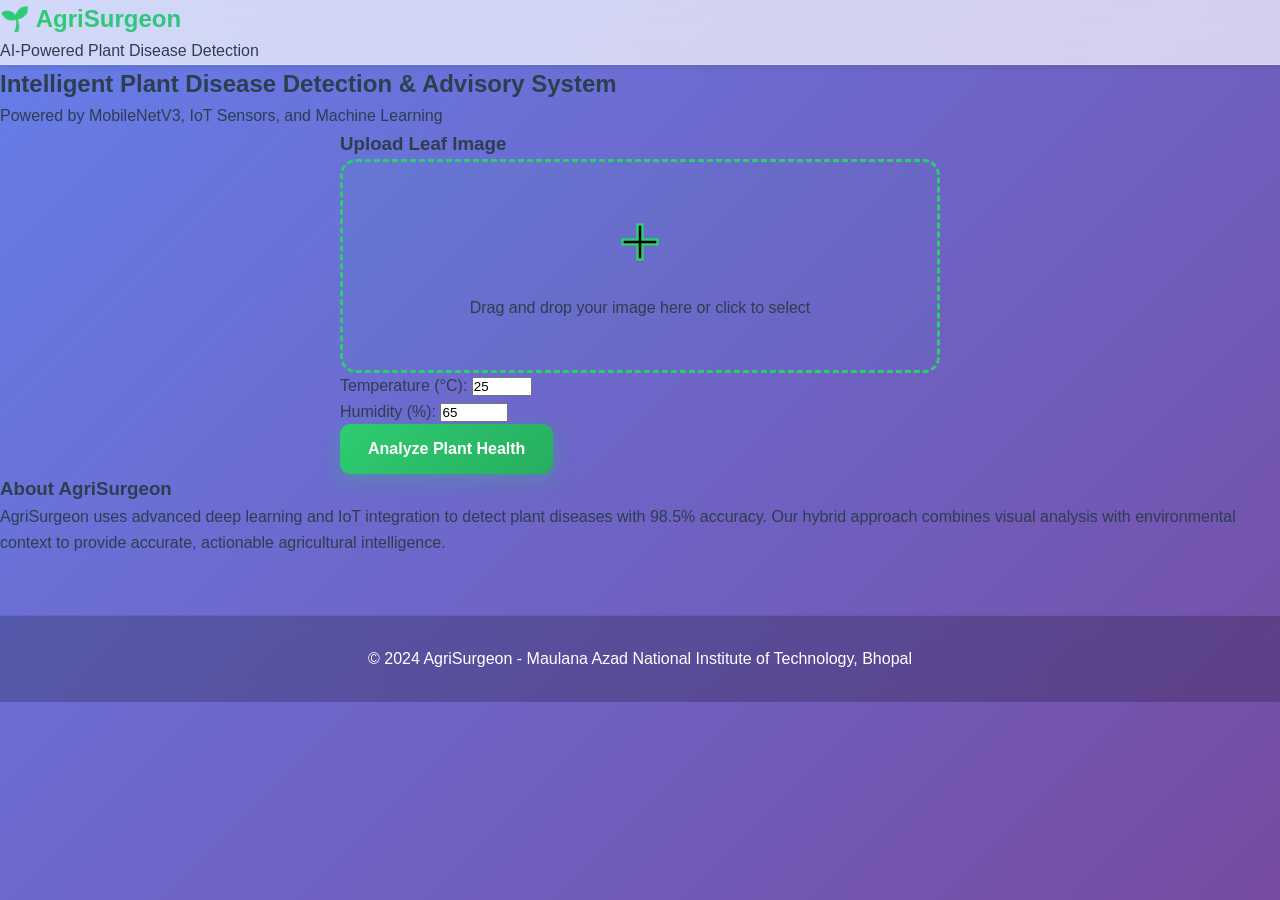
==== frontend/Index.html @ fbf31fa0 "Add main HTML structure for AgriSurgeon application This file serves as the main HTML structure for " ====
<!DOCTYPE html>
<html lang="en">
<head>
    <meta charset="UTF-8">
    <meta name="viewport" content="width=device-width, initial-scale=1.0">
    <title>AgriSurgeon - Plant Disease Detection</title>
    <link rel="stylesheet" href="css/style.css">
</head>
<body>
    <nav class="navbar">
        <div class="container">
            <h1 class="logo">🌱 AgriSurgeon</h1>
            <p class="subtitle">AI-Powered Plant Disease Detection</p>
        </div>
    </nav>

    <main class="container">
        <section class="hero">
            <h2>Intelligent Plant Disease Detection & Advisory System</h2>
            <p>Powered by MobileNetV3, IoT Sensors, and Machine Learning</p>
        </section>

        <section class="upload-section">
            <div class="upload-card">
                <h3>Upload Leaf Image</h3>
                
                <div class="image-upload-area" id="dropZone">
                    <svg class="upload-icon" viewBox="0 0 24 24">
                        <path d="M19 13h-6v6h-2v-6H5v-2h6V5h2v6h6v2z"/>
                    </svg>
                    <p>Drag and drop your image here or click to select</p>
                    <input type="file" id="imageInput" accept="image/*" hidden>
                </div>

                <div class="environmental-controls">
                    <div class="input-group">
                        <label for="temperature">Temperature (°C):</label>
                        <input type="number" id="temperature" min="10" max="50" value="25" step="0.1">
                    </div>
                    <div class="input-group">
                        <label for="humidity">Humidity (%):</label>
                        <input type="number" id="humidity" min="0" max="100" value="65" step="0.1">
                    </div>
                </div>

                <button id="predictBtn" class="btn btn-primary">Analyze Plant Health</button>
                <div id="loadingSpinner" class="spinner hidden"></div>
            </div>
        </section>

        <section class="results-section" id="resultsSection" style="display:none;">
            <div class="results-card">
                <h3>Diagnosis Results</h3>
                
                <div class="result-display">
                    <div class="disease-info">
                        <h4>Identified Disease:</h4>
                        <p class="disease-name" id="diseaseName">-</p>
                        <p class="confidence" id="confidence">Confidence: -</p>
                    </div>

                    <div class="environmental-info">
                        <h4>Environmental Conditions:</h4>
                        <p id="conditionInfo">-</p>
                    </div>
                </div>

                <div class="advisory-section">
                    <h4>Treatment Advisory</h4>
                    <div class="advisory-box">
                        <div class="advisory-item">
                            <h5>Cause:</h5>
                            <p id="cause">-</p>
                        </div>
                        <div class="advisory-item">
                            <h5>Treatment:</h5>
                            <p id="cure">-</p>
                        </div>
                        <div class="advisory-item">
                            <h5>Prevention:</h5>
                            <p id="prevention">-</p>
                        </div>
                    </div>
                </div>

                <button id="clearBtn" class="btn btn-secondary">Analyze Another Image</button>
            </div>
        </section>

        <section class="info-section">
            <div class="info-card">
                <h3>About AgriSurgeon</h3>
                <p>AgriSurgeon uses advanced deep learning and IoT integration to detect plant diseases with 98.5% accuracy. Our hybrid approach combines visual analysis with environmental context to provide accurate, actionable agricultural intelligence.</p>
            </div>
        </section>
    </main>

    <footer class="footer">
        <p>&copy; 2024 AgriSurgeon - Maulana Azad National Institute of Technology, Bhopal</p>
    </footer>

    <script src="js/app.js"></script>
</body>
</html>
---- frontend/css/style.css ----
:root {
    --primary: #2ecc71;
    --primary-dark: #27ae60;
    --secondary: #3498db;
    --danger: #e74c3c;
    --warning: #f39c12;
    --success: #27ae60;
    --text-primary: #2c3e50;
    --text-secondary: #7f8c8d;
    --bg-light: #ecf0f1;
    --bg-lighter: #f8f9fa;
    --bg-dark: #34495e;
    --border: #bdc3c7;
    --card-bg: rgba(255, 255, 255, 0.95);
    --shadow: 0 8px 32px 0 rgba(31, 38, 135, 0.1);
    --shadow-sm: 0 2px 8px rgba(0, 0, 0, 0.08);
    --shadow-lg: 0 12px 48px rgba(0, 0, 0, 0.15);
}

[data-theme="dark"] {
    --text-primary: #ecf0f1;
    --text-secondary: #bdc3c7;
    --bg-light: #2c3e50;
    --bg-lighter: #34495e;
    --bg-dark: #1a252f;
    --border: #4a5f7f;
    --card-bg: rgba(52, 73, 94, 0.9);
}

/* Global Styles */
* {
    margin: 0;
    padding: 0;
    box-sizing: border-box;
}

html {
    scroll-behavior: smooth;
}

body {
    font-family: 'Segoe UI', 'Roboto', 'Helvetica', 'Arial', sans-serif;
    background: linear-gradient(135deg, #667eea 0%, #764ba2 100%);
    color: var(--text-primary);
    line-height: 1.6;
    background-attachment: fixed;
    min-height: 100vh;
}

[data-theme="dark"] body {
    background: linear-gradient(135deg, #1a1a2e 0%, #16213e 100%);
}

/* Scrollbar */
::-webkit-scrollbar {
    width: 10px;
}

::-webkit-scrollbar-track {
    background: var(--bg-lighter);
}

::-webkit-scrollbar-thumb {
    background: var(--primary);
    border-radius: 5px;
}

::-webkit-scrollbar-thumb:hover {
    background: var(--primary-dark);
}

/* Navigation Bar */
.navbar {
    backdrop-filter: blur(10px);
    background: rgba(255, 255, 255, 0.7);
    box-shadow: var(--shadow-sm);
    position: sticky;
    top: 0;
    z-index: 1000;
    border-bottom: 1px solid rgba(255, 255, 255, 0.2);
}

[data-theme="dark"] .navbar {
    background: rgba(26, 35, 48, 0.9);
}

.navbar-container {
    max-width: 1200px;
    margin: 0 auto;
    padding: 0 20px;
}

.navbar-content {
    display: flex;
    justify-content: space-between;
    align-items: center;
    padding: 15px 0;
}

.logo-section {
    display: flex;
    align-items: center;
    gap: 15px;
    cursor: pointer;
    transition: transform 0.3s ease;
}

.logo-section:hover {
    transform: translateY(-2px);
}

.logo-icon {
    font-size: 32px;
    animation: float 3s ease-in-out infinite;
}

@keyframes float {
    0%, 100% { transform: translateY(0px); }
    50% { transform: translateY(-10px); }
}

.logo-text {
    display: flex;
    flex-direction: column;
}

.logo {
    font-size: 24px;
    font-weight: 700;
    background: linear-gradient(135deg, var(--primary), var(--secondary));
    -webkit-background-clip: text;
    -webkit-text-fill-color: transparent;
    background-clip: text;
    margin: 0;
}

.tagline {
    font-size: 12px;
    color: var(--text-secondary);
    margin: 0;
}

.nav-links {
    display: flex;
    gap: 20px;
    align-items: center;
}

.nav-btn {
    background: transparent;
    border: none;
    color: var(--text-primary);
    cursor: pointer;
    font-size: 14px;
    font-weight: 500;
    padding: 8px 16px;
    border-radius: 8px;
    transition: all 0.3s ease;
    position: relative;
}

.nav-btn:hover,
.nav-btn.active {
    background: var(--primary);
    color: white;
}

.nav-btn.active::after {
    content: '';
    position: absolute;
    bottom: -12px;
    left: 0;
    right: 0;
    height: 3px;
    background: var(--primary);
    border-radius: 2px;
}

.theme-toggle {
    background: transparent;
    border: 2px solid var(--border);
    color: var(--text-primary);
    width: 40px;
    height: 40px;
    border-radius: 8px;
    cursor: pointer;
    display: flex;
    align-items: center;
    justify-content: center;
    transition: all 0.3s ease;
}

.theme-toggle:hover {
    border-color: var(--primary);
    color: var(--primary);
    transform: rotate(20deg);
}

.theme-toggle svg {
    width: 20px;
    height: 20px;
}

/* Main Container */
.main-container {
    max-width: 1200px;
    margin: 0 auto;
    padding: 40px 20px;
    min-height: calc(100vh - 80px);
}

/* Sections */
.section {
    margin-bottom: 60px;
    animation: slideUp 0.6s ease-out;
}

@keyframes slideUp {
    from {
        opacity: 0;
        transform: translateY(30px);
    }
    to {
        opacity: 1;
        transform: translateY(0);
    }
}

.section-container {
    max-width: 900px;
    margin: 0 auto;
}

.section-title {
    font-size: 16px;
    font-weight: 600;
    color: var(--text-primary);
    margin-bottom: 20px;
    display: flex;
    align-items: center;
    gap: 8px;
}

/* Hero Section */
.hero-section {
    text-align: center;
    padding: 80px 20px;
    margin-bottom: 60px;
}

.hero-content {
    animation: zoomIn 0.8s ease-out;
}

@keyframes zoomIn {
    from {
        opacity: 0;
        transform: scale(0.95);
    }
    to {
        opacity: 1;
        transform: scale(1);
    }
}

.hero-title {
    font-size: 48px;
    font-weight: 700;
    background: linear-gradient(135deg, #fff 0%, rgba(255, 255, 255, 0.8) 100%);
    -webkit-background-clip: text;
    -webkit-text-fill-color: transparent;
    background-clip: text;
    margin-bottom: 15px;
    line-height: 1.2;
}

.hero-subtitle {
    font-size: 20px;
    color: rgba(255, 255, 255, 0.9);
    margin-bottom: 40px;
}

.hero-stats {
    display: grid;
    grid-template-columns: repeat(auto-fit, minmax(150px, 1fr));
    gap: 20px;
    margin-top: 30px;
}

.stat {
    glass-card: var(--card-bg);
    padding: 20px;
    border-radius: 12px;
    backdrop-filter: blur(10px);
    background: rgba(255, 255, 255, 0.1);
    border: 1px solid rgba(255, 255, 255, 0.2);
    transition: all 0.3s ease;
}

.stat:hover {
    transform: translateY(-5px);
    background: rgba(255, 255, 255, 0.15);
}

.stat-value {
    display: block;
    font-size: 32px;
    font-weight: 700;
    color: var(--primary);
    margin-bottom: 5px;
}

.stat-label {
    display: block;
    font-size: 14px;
    color: rgba(255, 255, 255, 0.9);
    font-weight: 500;
}

/* Glass Card */
.glass-card {
    background: var(--card-bg);
    border-radius: 16px;
    padding: 40px;
    backdrop-filter: blur(10px);
    border: 1px solid rgba(255, 255, 255, 0.2);
    box-shadow: var(--shadow);
    transition: all 0.3s ease;
    margin-bottom: 20px;
}

.glass-card:hover {
    transform: translateY(-5px);
    box-shadow: var(--shadow-lg);
}

.glass-effect {
    background: rgba(255, 255, 255, 0.1);
    border: 1px solid rgba(255, 255, 255, 0.2);
    backdrop-filter: blur(10px);
}

[data-theme="dark"] .glass-card {
    background: rgba(52, 73, 94, 0.7);
}

.card-header {
    margin-bottom: 30px;
    padding-bottom: 20px;
    border-bottom: 2px solid var(--bg-light);
}

.card-title {
    font-size: 24px;
    font-weight: 700;
    color: var(--text-primary);
    margin: 0;
    display: flex;
    align-items: center;
    gap: 10px;
}

.card-subtitle {
    font-size: 14px;
    color: var(--text-secondary);
    margin: 8px 0 0 0;
}

/* Upload Section */
.upload-section {
    animation: slideUp 0.6s ease-out 0.2s both;
}

.upload-card {
    max-width: 600px;
    margin: 0 auto;
}

.image-upload-wrapper {
    margin-bottom: 30px;
}

.image-upload-area {
    border: 3px dashed var(--primary);
    border-radius: 16px;
    padding: 50px 20px;
    text-align: center;
    cursor: pointer;
    transition: all 0.3s ease;
    background: linear-gradient(135deg, rgba(46, 204, 113, 0.05), rgba(52, 152, 219, 0.05));
    position: relative;
    overflow: hidden;
}

.image-upload-area::before {
    content: '';
    position: absolute;
    top: 0;
    left: 0;
    right: 0;
    bottom: 0;
    background: radial-gradient(circle, rgba(46, 204, 113, 0.1), transparent);
    opacity: 0;
    transition: opacity 0.3s ease;
}

.image-upload-area:hover {
    border-color: var(--primary-dark);
    background: linear-gradient(135deg, rgba(46, 204, 113, 0.1), rgba(52, 152, 219, 0.1));
    transform: scale(1.02);
}

.image-upload-area:hover::before {
    opacity: 1;
}

.upload-content {
    position: relative;
    z-index: 1;
}

.upload-icon {
    width: 60px;
    height: 60px;
    stroke: var(--primary);
    margin-bottom: 15px;
    animation: bounce 2s ease-in-out infinite;
}

@keyframes bounce {
    0%, 100% { transform: translateY(0); }
    50% { transform: translateY(-10px); }
}

.upload-text {
    font-size: 16px;
    font-weight: 600;
    color: var(--text-primary);
    margin: 0;
}

.upload-hint {
    font-size: 12px;
    color: var(--text-secondary);
    margin-top: 8px;
}

.image-preview {
    position: relative;
    border-radius: 12px;
    overflow: hidden;
    background: var(--bg-light);
    border: 2px solid var(--primary);
    max-height: 300px;
    margin-bottom: 20px;
}

.image-preview img {
    width: 100%;
    height: 100%;
    object-fit: cover;
    display: block;
}

.clear-preview {
    position: absolute;
    top: 10px;
    right: 10px;
    width: 36px;
    height: 36px;
    border-radius: 50%;
    background: rgba(0, 0, 0, 0.5);
    color: white;
    border: none;
    cursor: pointer;
    font-size: 20px;
    display: flex;
    align-items: center;
    justify-content: center;
    transition: all 0.3s ease;
    z-index: 10;
}

.clear-preview:hover {
    background: rgba(0, 0, 0, 0.8);
    transform: scale(1.1);
}

/* Environmental Section */
.environmental-section {
    background: var(--bg-lighter);
    padding: 25px;
    border-radius: 12px;
    margin-bottom: 30px;
}

[data-theme="dark"] .environmental-section {
    background: rgba(255, 255, 255, 0.05);
}

.controls-grid {
    display: grid;
    grid-template-columns: 1fr 1fr;
    gap: 25px;
}

.control-group {
    display: flex;
    flex-direction: column;
}

.control-label {
    display: flex;
    align-items: center;
    gap: 8px;
    margin-bottom: 10px;
    font-weight: 600;
    color: var(--text-primary);
    font-size: 14px;
}

.label-text {
    display: flex;
    align-items: center;
    gap: 5px;
}

.label-value {
    font-weight: 700;
    color: var(--primary);
    font-size: 16px;
}

.slider {
    width: 100%;
    height: 8px;
    border-radius: 5px;
    background: linear-gradient(to right, #e0e0e0, var(--primary));
    outline: none;
    -webkit-appearance: none;
    appearance: none;
    cursor: pointer;
}

.slider::-webkit-slider-thumb {
    -webkit-appearance: none;
    appearance: none;
    width: 24px;
    height: 24px;
    border-radius: 50%;
    background: linear-gradient(135deg, var(--primary), var(--primary-dark));
    cursor: pointer;
    transition: all 0.3s ease;
    box-shadow: 0 4px 12px rgba(46, 204, 113, 0.4);
}

.slider::-webkit-slider-thumb:hover {
    transform: scale(1.2);
    box-shadow: 0 6px 20px rgba(46, 204, 113, 0.6);
}

.slider::-moz-range-thumb {
    width: 24px;
    height: 24px;
    border-radius: 50%;
    background: linear-gradient(135deg, var(--primary), var(--primary-dark));
    cursor: pointer;
    border: none;
    transition: all 0.3s ease;
    box-shadow: 0 4px 12px rgba(46, 204, 113, 0.4);
}

.slider::-moz-range-thumb:hover {
    transform: scale(1.2);
    box-shadow: 0 6px 20px rgba(46, 204, 113, 0.6);
}

.slider-labels {
    display: flex;
    justify-content: space-between;
    font-size: 12px;
    color: var(--text-secondary);
    margin-top: 8px;
}

/* Buttons */
.action-buttons {
    display: grid;
    grid-template-columns: 1fr;
    gap: 15px;
    margin-top: 30px;
}

.btn {
    padding: 14px 28px;
    border: none;
    border-radius: 10px;
    font-size: 16px;
    font-weight: 600;
    cursor: pointer;
    transition: all 0.3s ease;
    display: flex;
    align-items: center;
    justify-content: center;
    gap: 10px;
    text-decoration: none;
    min-height: 50px;
}

.btn-primary {
    background: linear-gradient(135deg, var(--primary), var(--primary-dark));
    color: white;
    box-shadow: 0 6px 20px rgba(46, 204, 113, 0.3);
}

.btn-primary:hover {
    transform: translateY(-3px);
    box-shadow: 0 10px 30px rgba(46, 204, 113, 0.5);
}

.btn-primary:active {
    transform: translateY(-1px);
}

.btn-secondary {
    background: var(--bg-light);
    color: var(--text-primary);
    border: 2px solid var(--border);
}

.btn-secondary:hover {
    background: var(--primary);
    color: white;
    border-color: var(--primary);
    transform: translateY(-2px);
}

.btn-outline {
    background: transparent;
    color: var(--primary);
    border: 2px solid var(--primary);
}

.btn-outline:hover {
    background: var(--primary);
    color: white;
    transform: translateY(-2px);
}

.btn-lg {
    min-height: 56px;
    font-size: 18px;
    padding: 16px 32px;
}

.btn-icon {
    font-size: 20px;
}

.btn-text {
    flex: 1;
}

.btn-loader {
    width: 16px;
    height: 16px;
}

.btn:disabled {
    opacity: 0.6;
    cursor: not-allowed;
}

.result-actions {
    grid-template-columns: 1fr 1fr;
    margin-top: 25px;
    padding-top: 25px;
    border-top: 2px solid var(--bg-light);
}

/* Spinner */
.spinner {
    display: inline-block;
    width: 16px;
    height: 16px;
    border: 3px solid rgba(255, 255, 255, 0.3);
    border-radius: 50%;
    border-top-color: white;
    animation: spin 0.8s linear infinite;
}

@keyframes spin {
    to { transform: rotate(360deg); }
}

.spinner.hidden {
    display: none;
}

/* Results Section */
.results-section {
    animation: slideUp 0.6s ease-out 0.2s both;
}

.results-card {
    max-width: 900px;
    margin: 0 auto;
}

.results-grid {
    display: grid;
    grid-template-columns: repeat(auto-fit, minmax(200px, 1fr));
    gap: 20px;
    margin-bottom: 30px;
}

.result-item {
    padding: 25px;
    border-radius: 12px;
    display: flex;
    align-items: flex-start;
    gap: 15px;
    transition: all 0.3s ease;
}

.result-item:hover {
    transform: translateY(-3px);
}

.result-icon {
    font-size: 36px;
    flex-shrink: 0;
}

.result-content {
    flex: 1;
}

.result-label {
    font-size: 12px;
    color: var(--text-secondary);
    margin: 0;
    font-weight: 600;
    text-transform: uppercase;
    letter-spacing: 0.5px;
}

.disease-name {
    font-size: 24px;
    font-weight: 700;
    color: var(--primary);
    margin: 8px 0;
}

.confidence-bar {
    width: 100%;
    height: 6px;
    background: var(--bg-light);
    border-radius: 3px;
    overflow: hidden;
    margin: 10px 0;
}

.confidence-fill {
    height: 100%;
    background: linear-gradient(90deg, var(--primary), var(--primary-dark));
    border-radius: 3px;
    transition: width 0.8s ease-out;
}

.confidence-text {
    font-size: 13px;
    color: var(--text-secondary);
    margin: 0;
}

.condition-text {
    font-size: 14px;
    color: var(--text-primary);
    margin: 8px 0;
    font-weight: 500;
}

.risk-level {
    font-size: 12px;
    font-weight: 600;
    margin: 8px 0 0 0;
    padding: 6px 12px;
    border-radius: 20px;
    display: inline-block;
}

.risk-level.high {
    background: rgba(231, 76, 60, 0.1);
    color: #e74c3c;
}

.risk-level.medium {
    background: rgba(243, 156, 18, 0.1);
    color: #f39c12;
}

.risk-level.low {
    background: rgba(46, 204, 113, 0.1);
    color: #27ae60;
}

/* Advisory Section */
.advisory-section {
    margin-bottom: 30px;
}

.advisory-grid {
    display: grid;
    grid-template-columns: repeat(auto-fit, minmax(250px, 1fr));
    gap: 20px;
}

.advisory-box {
    background: var(--bg-lighter);
    padding: 25px;
    border-radius: 12px;
    border-left: 4px solid var(--primary);
    transition: all 0.3s ease;
}

[data-theme="dark"] .advisory-box {
    background: rgba(255, 255, 255, 0.05);
}

.advisory-box:hover {
    transform: translateX(5px);
    box-shadow: var(--shadow-sm);
}

.advisory-header {
    display: flex;
    align-items: center;
    justify-content: space-between;
    margin-bottom: 12px;
}

.advisory-title {
    font-size: 16px;
    font-weight: 700;
    color: var(--text-primary);
    margin: 0;
}

.pathogen-type,
.advisory-urgency {
    font-size: 11px;
    font-weight: 600;
    text-transform: uppercase;
    letter-spacing: 0.5px;
    padding: 4px 10px;
    border-radius: 12px;
    background: var(--primary);
    color: white;
}

.advisory-content {
    font-size: 14px;
    color: var(--text-primary);
    line-height: 1.6;
    margin: 0;
}

/* About Section */
.about-grid {
    display: grid;
    grid-template-columns: repeat(auto-fit, minmax(300px, 1fr));
    gap: 25px;
}

.about-card {
    animation: slideUp 0.6s ease-out both;
}

.about-card:nth-child(2) {
    animation-delay: 0.1s;
}

.about-card:nth-child(3) {
    animation-delay: 0.2s;
}

.about-card:nth-child(4) {
    animation-delay: 0.3s;
}

.about-text {
    color: var(--text-primary);
    line-height: 1.8;
    margin: 0;
}

.tech-list {
    display: flex;
    flex-direction: column;
    gap: 15px;
}

.tech-item {
    display: flex;
    align-items: flex-start;
    gap: 12px;
}

.tech-badge {
    background: linear-gradient(135deg, var(--primary), var(--primary-dark));
    color: white;
    padding: 6px 12px;
    border-radius: 20px;
    font-size: 12px;
    font-weight: 600;
    white-space: nowrap;
    flex-shrink: 0;
}

.tech-desc {
    font-size: 14px;
    color: var(--text-secondary);
    line-height: 1.6;
}

.disease-list {
    list-style: none;
    padding: 0;
    margin: 15px 0 0 0;
}

.disease-list li {
    font-size: 14px;
    color: var(--text-primary);
    padding: 8px 0;
    display: flex;
    align-items: center;
    gap: 10px;
}

.disease-list li::before {
    content: '✓';
    color: var(--primary);
    font-weight: bold;
    font-size: 16px;
}

.metrics-grid {
    display: grid;
    grid-template-columns: repeat(2, 1fr);
    gap: 15px;
    margin-top: 15px;
}

.metric {
    display: flex;
    flex-direction: column;
    align-items: center;
    padding: 15px;
    background: linear-gradient(135deg, rgba(46, 204, 113, 0.1), rgba(52, 152, 219, 0.1));
    border-radius: 10px;
    border: 1px solid rgba(46, 204, 113, 0.2);
}

.metric-value {
    font-size: 22px;
    font-weight: 700;
    color: var(--primary);
}

.metric-label {
    font-size: 12px;
    color: var(--text-secondary);
    margin-top: 5px;
}

/* Notification */
.notification {
    position: fixed;
    top: 100px;
    right: 20px;
    padding: 16px 24px;
    border-radius: 10px;
    background: white;
    box-shadow: var(--shadow-lg);
    z-index: 9999;
    max-width: 400px;
    animation: slideInRight 0.3s ease-out;
}

@keyframes slideInRight {
    from {
        opacity: 0;
        transform: translateX(400px);
    }
    to {
        opacity: 1;
        transform: translateX(0);
    }
}

.notification.error {
    background: #fee;
    color: #c33;
    border-left: 4px solid #e74c3c;
}

.notification.success {
    background: #efe;
    color: #3c3;
    border-left: 4px solid #27ae60;
}

.notification.info {
    background: #eef;
    color: #33c;
    border-left: 4px solid #3498db;
}

/* Footer */
.footer {
    background: rgba(0, 0, 0, 0.2);
    backdrop-filter: blur(10px);
    color: white;
    text-align: center;
    padding: 30px 20px;
    border-top: 1px solid rgba(255, 255, 255, 0.1);
    margin-top: 60px;
}

.footer-content {
    max-width: 1200px;
    margin: 0 auto;
}

.footer-text {
    margin: 0;
    font-size: 14px;
}

.footer-version {
    margin: 8px 0 0 0;
    font-size: 12px;
    opacity: 0.8;
}

/* Responsive Design */
@media (max-width: 768px) {
    .navbar-content {
        flex-wrap: wrap;
    }

    .nav-links {
        width: 100%;
        justify-content: center;
        margin-top: 10px;
    }

    .hero-title {
        font-size: 32px;
    }

    .hero-stats {
        grid-template-columns: 1fr;
    }

    .glass-card {
        padding: 25px;
    }

    .controls-grid {
        grid-template-columns: 1fr;
    }

    .result-actions {
        grid-template-columns: 1fr;
    }

    .advisory-grid {
        grid-template-columns: 1fr;
    }

    .metrics-grid {
        grid-template-columns: 1fr;
    }

    .about-grid {
        grid-template-columns: 1fr;
    }

    .upload-icon {
        width: 40px;
        height: 40px;
    }

    .btn {
        min-height: 48px;
        font-size: 15px;
    }

    .notification {
        right: 10px;
        left: 10px;
        max-width: none;
    }
}

@media (max-width: 480px) {
    .main-container {
        padding: 20px 15px;
    }

    .glass-card {
        padding: 20px;
        border-radius: 12px;
    }

    .card-header {
        margin-bottom: 20px;
    }

    .card-title {
        font-size: 18px;
    }

    .hero-section {
        padding: 40px 20px;
    }

    .hero-title {
        font-size: 24px;
    }

    .hero-subtitle {
        font-size: 16px;
    }

    .image-upload-area {
        padding: 30px 15px;
    }

    .upload-icon {
        width: 40px;
        height: 40px;
    }

    .upload-text {
        font-size: 14px;
    }

    .btn {
        min-height: 44px;
        font-size: 14px;
        padding: 12px 20px;
    }

    .results-grid {
        grid-template-columns: 1fr;
    }
}

/* Print Styles */
@media print {
    .navbar,
    .theme-toggle,
    .action-buttons,
    .footer {
        display: none;
    }

    .glass-card {
        box-shadow: none;
        border: 1px solid #ccc;
        page-break-inside: avoid;
    }

    body {
        background: white;
    }
}
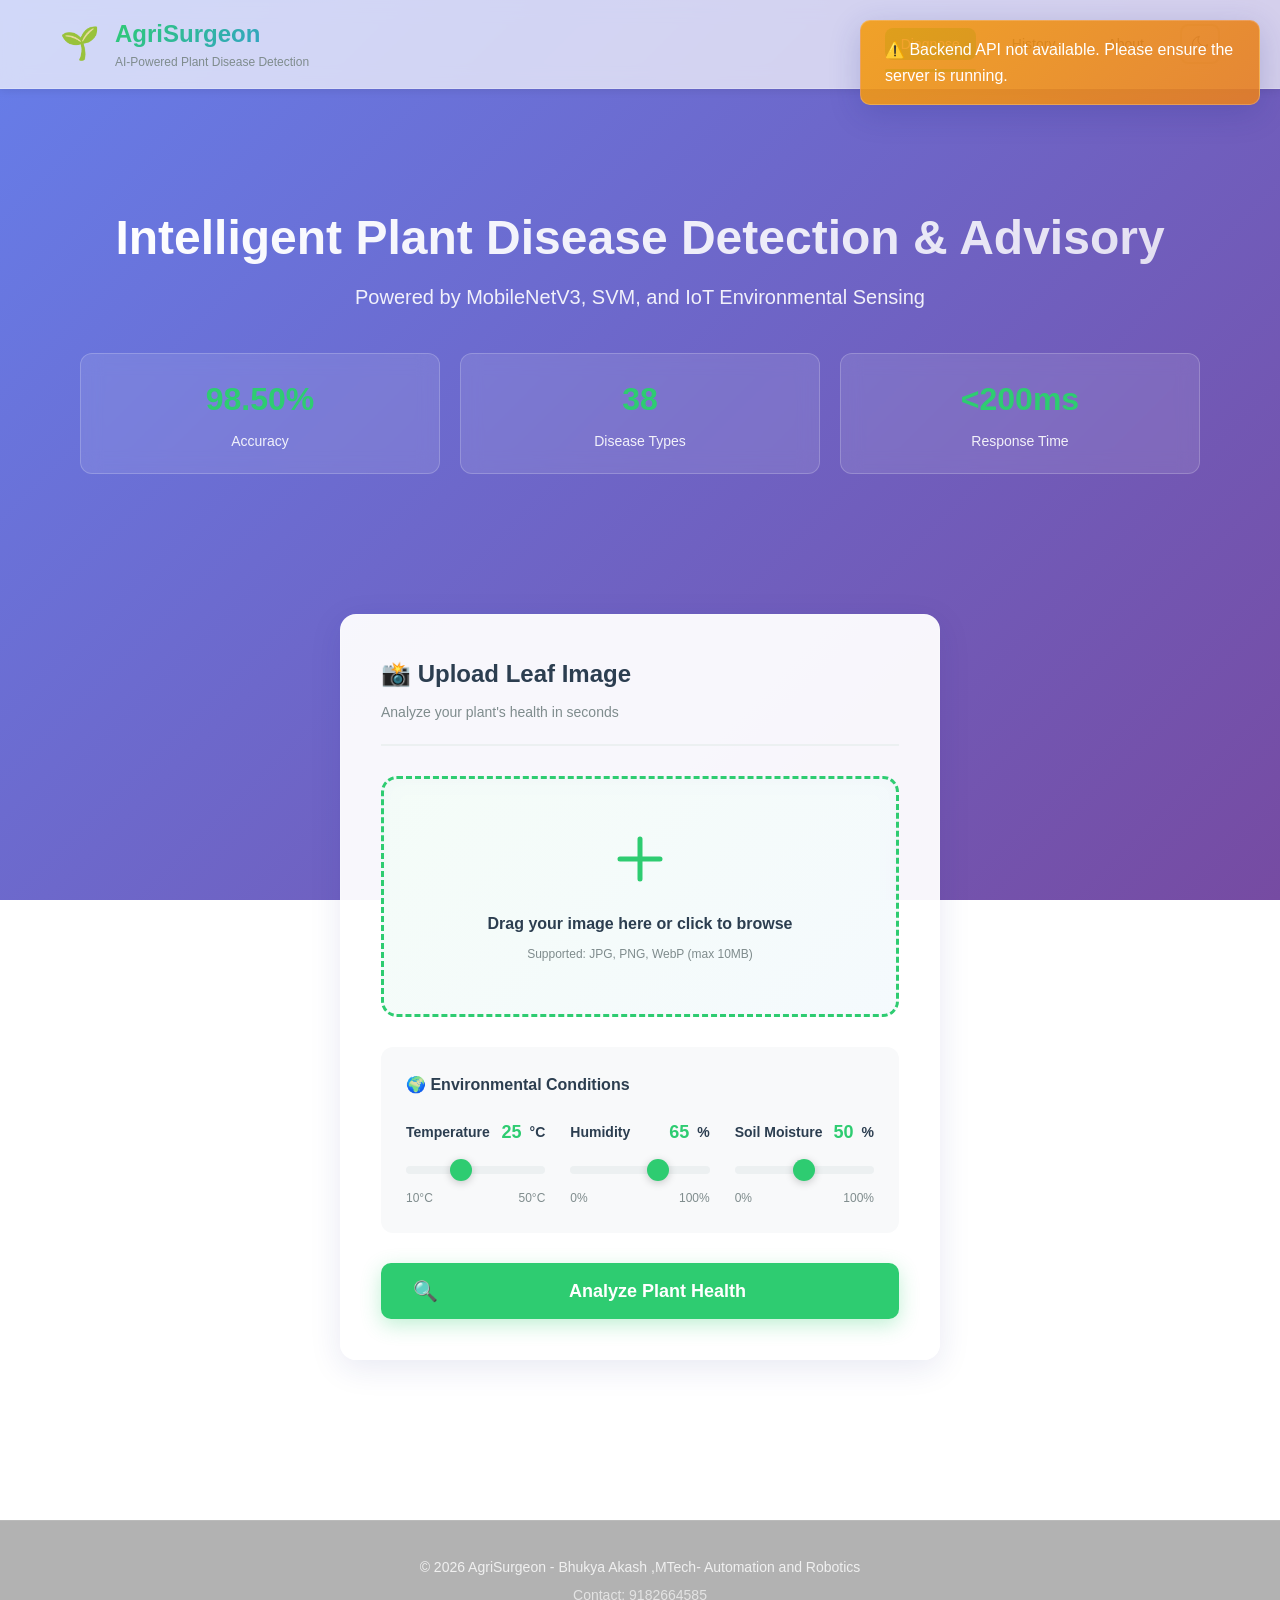
==== commit 1fc0961f: "Update Index.html with new meta and layout changes" ====
--- a/frontend/Index.html
+++ b/frontend/Index.html
@@ -3,102 +3,360 @@
 <head>
     <meta charset="UTF-8">
     <meta name="viewport" content="width=device-width, initial-scale=1.0">
-    <title>AgriSurgeon - Plant Disease Detection</title>
+    <meta name="description" content="AgriSurgeon - AI-Powered Plant Disease Detection with IoT Integration">
+    <meta name="theme-color" content="#2ecc71">
+    <title>AgriSurgeon | Plant Disease Detection</title>
     <link rel="stylesheet" href="css/style.css">
+    <link rel="stylesheet" href="css/glassmorphism.css">
 </head>
 <body>
+    <!-- Navigation Bar -->
     <nav class="navbar">
-        <div class="container">
-            <h1 class="logo">🌱 AgriSurgeon</h1>
-            <p class="subtitle">AI-Powered Plant Disease Detection</p>
+        <div class="navbar-container">
+            <div class="navbar-content">
+                <div class="logo-section">
+                    <span class="logo-icon">🌱</span>
+                    <div class="logo-text">
+                        <h1 class="logo">AgriSurgeon</h1>
+                        <p class="tagline">AI-Powered Plant Disease Detection</p>
+                    </div>
+                </div>
+                <div class="nav-links">
+                    <button class="nav-btn active" data-section="upload">Diagnose</button>
+                    <button class="nav-btn" data-section="history">History</button>
+                    <button class="nav-btn" data-section="about">About</button>
+                    <button class="theme-toggle" id="themeToggle" title="Toggle dark mode">
+                        <svg viewBox="0 0 24 24" fill="none" stroke="currentColor">
+                            <path d="M21 12.79A9 9 0 1 1 11.21 3 7 7 0 0 0 21 12.79z"/>
+                        </svg>
+                    </button>
+                </div>
+            </div>
         </div>
     </nav>
 
-    <main class="container">
-        <section class="hero">
-            <h2>Intelligent Plant Disease Detection & Advisory System</h2>
-            <p>Powered by MobileNetV3, IoT Sensors, and Machine Learning</p>
-        </section>
-
-        <section class="upload-section">
-            <div class="upload-card">
-                <h3>Upload Leaf Image</h3>
-                
-                <div class="image-upload-area" id="dropZone">
-                    <svg class="upload-icon" viewBox="0 0 24 24">
-                        <path d="M19 13h-6v6h-2v-6H5v-2h6V5h2v6h6v2z"/>
-                    </svg>
-                    <p>Drag and drop your image here or click to select</p>
-                    <input type="file" id="imageInput" accept="image/*" hidden>
-                </div>
-
-                <div class="environmental-controls">
-                    <div class="input-group">
-                        <label for="temperature">Temperature (°C):</label>
-                        <input type="number" id="temperature" min="10" max="50" value="25" step="0.1">
-                    </div>
-                    <div class="input-group">
-                        <label for="humidity">Humidity (%):</label>
-                        <input type="number" id="humidity" min="0" max="100" value="65" step="0.1">
-                    </div>
-                </div>
-
-                <button id="predictBtn" class="btn btn-primary">Analyze Plant Health</button>
-                <div id="loadingSpinner" class="spinner hidden"></div>
-            </div>
-        </section>
-
-        <section class="results-section" id="resultsSection" style="display:none;">
-            <div class="results-card">
-                <h3>Diagnosis Results</h3>
-                
-                <div class="result-display">
-                    <div class="disease-info">
-                        <h4>Identified Disease:</h4>
-                        <p class="disease-name" id="diseaseName">-</p>
-                        <p class="confidence" id="confidence">Confidence: -</p>
-                    </div>
-
-                    <div class="environmental-info">
-                        <h4>Environmental Conditions:</h4>
-                        <p id="conditionInfo">-</p>
-                    </div>
-                </div>
-
-                <div class="advisory-section">
-                    <h4>Treatment Advisory</h4>
-                    <div class="advisory-box">
-                        <div class="advisory-item">
-                            <h5>Cause:</h5>
-                            <p id="cause">-</p>
-                        </div>
-                        <div class="advisory-item">
-                            <h5>Treatment:</h5>
-                            <p id="cure">-</p>
-                        </div>
-                        <div class="advisory-item">
-                            <h5>Prevention:</h5>
-                            <p id="prevention">-</p>
-                        </div>
-                    </div>
-                </div>
-
-                <button id="clearBtn" class="btn btn-secondary">Analyze Another Image</button>
-            </div>
-        </section>
-
-        <section class="info-section">
-            <div class="info-card">
-                <h3>About AgriSurgeon</h3>
-                <p>AgriSurgeon uses advanced deep learning and IoT integration to detect plant diseases with 98.5% accuracy. Our hybrid approach combines visual analysis with environmental context to provide accurate, actionable agricultural intelligence.</p>
-            </div>
-        </section>
+    <!-- Main Container -->
+    <main class="main-container">
+        <!-- Hero Section -->
+        <section class="hero-section">
+            <div class="hero-content">
+                <h2 class="hero-title">Intelligent Plant Disease Detection & Advisory</h2>
+                <p class="hero-subtitle">Powered by MobileNetV3, SVM, and IoT Environmental Sensing</p>
+                <div class="hero-stats">
+                    <div class="stat">
+                        <span class="stat-value">98.50%</span>
+                        <span class="stat-label">Accuracy</span>
+                    </div>
+                    <div class="stat">
+                        <span class="stat-value">38</span>
+                        <span class="stat-label">Disease Types</span>
+                    </div>
+                    <div class="stat">
+                        <span class="stat-value">&lt;200ms</span>
+                        <span class="stat-label">Response Time</span>
+                    </div>
+                </div>
+            </div>
+        </section>
+
+        <!-- Upload Section -->
+        <section class="section upload-section" id="upload">
+            <div class="section-container">
+                <div class="glass-card upload-card">
+                    <div class="card-header">
+                        <h3 class="card-title">📸 Upload Leaf Image</h3>
+                        <p class="card-subtitle">Analyze your plant's health in seconds</p>
+                    </div>
+
+                    <!-- Image Upload Area -->
+                    <div class="image-upload-wrapper">
+                        <div class="image-upload-area glass-effect" id="dropZone">
+                            <div class="upload-content">
+                                <svg class="upload-icon" viewBox="0 0 24 24" fill="none" stroke="currentColor">
+                                    <path stroke-linecap="round" stroke-linejoin="round" stroke-width="2" d="M12 4v16m8-8H4"/>
+                                </svg>
+                                <p class="upload-text">Drag your image here or click to browse</p>
+                                <p class="upload-hint">Supported: JPG, PNG, WebP (max 10MB)</p>
+                            </div>
+                            <input type="file" id="imageInput" accept="image/*" hidden aria-label="Upload plant image">
+                        </div>
+                        <div class="image-preview" id="imagePreview" style="display: none;">
+                            <img id="previewImage" src="" alt="Preview">
+                            <button class="clear-preview" id="clearPreview" type="button">✕</button>
+                        </div>
+                    </div>
+
+                    <!-- Environmental Controls -->
+                    <div class="environmental-section">
+                        <div class="section-title">🌍 Environmental Conditions</div>
+                        <div class="controls-grid">
+                            <div class="control-group">
+                                <label for="temperature" class="control-label">
+                                    <span class="label-text">Temperature</span>
+                                    <span class="label-value" id="tempValue">25</span>°C
+                                </label>
+                                <input 
+                                    type="range" 
+                                    id="temperature" 
+                                    class="slider" 
+                                    min="10" 
+                                    max="50" 
+                                    value="25" 
+                                    step="0.5"
+                                    aria-label="Temperature slider"
+                                >
+                                <div class="slider-labels">
+                                    <span>10°C</span>
+                                    <span>50°C</span>
+                                </div>
+                            </div>
+
+                            <div class="control-group">
+                                <label for="humidity" class="control-label">
+                                    <span class="label-text">Humidity</span>
+                                    <span class="label-value" id="humidityValue">65</span>%
+                                </label>
+                                <input 
+                                    type="range" 
+                                    id="humidity" 
+                                    class="slider" 
+                                    min="0" 
+                                    max="100" 
+                                    value="65" 
+                                    step="1"
+                                    aria-label="Humidity slider"
+                                >
+                                <div class="slider-labels">
+                                    <span>0%</span>
+                                    <span>100%</span>
+                                </div>
+                            </div>
+
+                            <div class="control-group">
+                                <label for="soilMoisture" class="control-label">
+                                    <span class="label-text">Soil Moisture</span>
+                                    <span class="label-value" id="soilValue">50</span>%
+                                </label>
+
+                                <input 
+                                    type="range" 
+                                    id="soilMoisture" 
+                                    class="slider" 
+                                    min="0" 
+                                    max="100" 
+                                    value="50" 
+                                    step="1"
+                                    aria-label="Soil moisture slider"
+                                >
+
+                                <div class="slider-labels">
+                                    <span>0%</span>
+                                    <span>100%</span>
+                                </div>
+                            </div>
+                        </div>
+                    </div>
+
+                    <!-- Action Buttons -->
+                    <div class="action-buttons">
+                        <button id="predictBtn" class="btn btn-primary btn-lg" type="button">
+                            <span class="btn-icon">🔍</span>
+                            <span class="btn-text">Analyze Plant Health</span>
+                            <span class="btn-loader spinner hidden" id="btnSpinner"></span>
+                        </button>
+                    </div>
+                </div>
+            </div>
+        </section>
+
+        <!-- Results Section -->
+        <section class="section results-section" id="resultsSection" style="display: none;">
+            <div class="section-container">
+                <div class="glass-card results-card">
+                    <div class="card-header">
+                        <h3 class="card-title">📋 Diagnosis Results</h3>
+                    </div>
+
+                    <!-- Disease Information -->
+                    <div class="results-grid">
+                        <div class="result-item glass-effect">
+                            <div class="result-icon">🦠</div>
+                            <div class="result-content">
+                                <p class="result-label">Identified Disease</p>
+                                <p class="disease-name" id="diseaseName">-</p>
+                                <div class="confidence-bar">
+                                    <div class="confidence-fill" id="confidenceFill"></div>
+                                </div>
+                                <p class="confidence-text" id="confidenceText">Confidence: -</p>
+                            </div>
+                        </div>
+
+                        <div class="result-item glass-effect">
+                            <div class="result-icon">🌡️</div>
+                            <div class="result-content">
+                                <p class="result-label">Environmental Context</p>
+                                <p class="condition-text" id="conditionInfo">-</p>
+                                <p class="risk-level" id="riskLevel">Risk Level: -</p>
+                                <p class="env-factor" id="envFactor">Environmental Influence: -</p>
+                            </div>
+                        </div>
+                    </div>
+
+                    <!-- Advisory Section -->
+                    <div class="advisory-section">
+                        <div class="section-title">📚 Treatment & Prevention Advisory</div>
+                        
+                        <div class="advisory-grid">
+                            <div class="advisory-box">
+                                <div class="advisory-header">
+                                    <h4 class="advisory-title">🔬 Disease Cause</h4>
+                                    <span class="pathogen-type" id="pathogenType">-</span>
+                                </div>
+                                <p class="advisory-content" id="cause">-</p>
+                            </div>
+
+                            <div class="advisory-box">
+                                <div class="advisory-header">
+                                    <h4 class="advisory-title">💊 Treatment</h4>
+                                    <span class="advisory-urgency" id="urgency">-</span>
+                                </div>
+                                <p class="advisory-content" id="cure">-</p>
+                            </div>
+
+                            <div class="advisory-box">
+                                <div class="advisory-header">
+                                    <h4 class="advisory-title">🛡️ Prevention</h4>
+                                </div>
+                                <p class="advisory-content" id="prevention">-</p>
+                            </div>
+                        </div>
+                    </div>
+
+                    <!-- Action Buttons -->
+                    <div class="action-buttons result-actions">
+                        <button id="clearBtn" class="btn btn-secondary" type="button">
+                            <span class="btn-text">Analyze Another Image</span>
+                        </button>
+                        <button id="downloadBtn" class="btn btn-outline" type="button">
+                            <span class="btn-text">Download Report</span>
+                        </button>
+                    </div>
+                </div>
+            </div>
+        </section>
+
+        <!-- History Section -->
+        <section class="section history-section" id="history" style="display: none;">
+            <div class="section-container">
+                <div class="glass-card history-card">
+                    <div class="card-header">
+                        <h3 class="card-title">📊 Prediction History</h3>
+                        <p class="card-subtitle">View all your previous plant disease diagnoses</p>
+                    </div>
+
+                    <!-- History Controls -->
+                    <div class="history-controls">
+                        <button id="clearHistoryBtn" class="btn btn-outline btn-sm" type="button">
+                            <span class="btn-text">Clear History</span>
+                        </button>
+                    </div>
+
+                    <!-- History Container -->
+                    <div id="historyContainer" class="history-container">
+                        <p class="empty-state">Loading history...</p>
+                    </div>
+                </div>
+            </div>
+        </section>
+
+        <!-- About Section -->
+        <section class="section about-section" id="about" style="display: none;">
+            <div class="section-container">
+                <div class="about-grid">
+                    <div class="glass-card about-card">
+                        <h3 class="card-title">🎯 About AgriSurgeon</h3>
+                        <p class="about-text">
+                            AgriSurgeon leverages cutting-edge artificial intelligence to revolutionize plant disease detection. 
+                            Our hybrid multimodal approach combines deep learning visual analysis with real-time IoT environmental 
+                            sensing to provide unprecedented accuracy in disease diagnosis and agricultural decision support.
+                        </p>
+                    </div>
+
+                    <div class="glass-card about-card">
+                        <h3 class="card-title">⚙️ Technology Stack</h3>
+                        <div class="tech-list">
+                            <div class="tech-item">
+                                <span class="tech-badge">MobileNetV3</span>
+                                <span class="tech-desc">Efficient visual feature extraction (5.4M parameters)</span>
+                            </div>
+                            <div class="tech-item">
+                                <span class="tech-badge">Linear SVM</span>
+                                <span class="tech-desc">Interpretable multimodal classification</span>
+                            </div>
+                            <div class="tech-item">
+                                <span class="tech-badge">IoT Sensors</span>
+                                <span class="tech-desc">Real-time environmental context integration</span>
+                            </div>
+                            <div class="tech-item">
+                                <span class="tech-badge">FastAPI</span>
+                                <span class="tech-desc">High-performance backend framework</span>
+                            </div>
+                        </div>
+                    </div>
+
+                    <div class="glass-card about-card">
+                        <h3 class="card-title">📊 Disease Coverage</h3>
+                        <p class="about-text">
+                            38 disease categories spanning:
+                        </p>
+                        <ul class="disease-list">
+                            <li>🍎 Apple (Scab, Rust, Healthy)</li>
+                            <li>🍅 Tomato (Multiple pathogens)</li>
+                            <li>🥔 Potato (Late Blight, Early Blight)</li>
+                            <li>🍇 Grape (Black Rot, Leaf Blight)</li>
+                            <li>+ 10 more plant species</li>
+                        </ul>
+                    </div>
+
+                    <div class="glass-card about-card">
+                        <h3 class="card-title">🔍 Performance Metrics</h3>
+                        <div class="metrics-grid">
+                            <div class="metric">
+                                <span class="metric-value">98.50%</span>
+                                <span class="metric-label">Accuracy</span>
+                            </div>
+                            <div class="metric">
+                                <span class="metric-value">200ms</span>
+                                <span class="metric-label">Latency</span>
+                            </div>
+                            <div class="metric">
+                                <span class="metric-value">45MB</span>
+                                <span class="metric-label">Model Size</span>
+                            </div>
+                            <div class="metric">
+                                <span class="metric-value">5.4M</span>
+                                <span class="metric-label">Parameters</span>
+                            </div>
+                        </div>
+                    </div>
+                </div>
+            </div>
+        </section>
+
+        <!-- Error/Status Messages -->
+        <div id="notification" class="notification" style="display: none;"></div>
     </main>
 
+    <!-- Footer -->
     <footer class="footer">
-        <p>&copy; 2024 AgriSurgeon - Maulana Azad National Institute of Technology, Bhopal</p>
+        <div class="footer-content">
+            <p class="footer-text">&copy; 2026 AgriSurgeon - Bhukya Akash ,MTech- Automation and Robotics</p>
+            <p class="footer-version">Contact: 9182664585</p>
+        </div>
     </footer>
 
+    <!-- Scripts -->
+    <script src="js/api-client.js"></script>
     <script src="js/app.js"></script>
 </body>
 </html>
--- a/frontend/css/glassmorphism.css
+++ b/frontend/css/glassmorphism.css
@@ -0,0 +1,660 @@
+/**
+ * Glassmorphism Effects for AgriSurgeon
+ * Modern glass-like UI elements with blur effects
+ */
+
+/* Notification Styles */
+.notification {
+    position: fixed;
+    top: 20px;
+    right: 20px;
+    padding: 16px 24px;
+    border-radius: 10px;
+    font-family: 'Segoe UI', 'Roboto', 'Helvetica', 'Arial', sans-serif;
+    box-shadow: 0 8px 32px 0 rgba(31, 38, 135, 0.2);
+    z-index: 2000;
+    max-width: 400px;
+    animation: slideInRight 0.3s ease-out;
+}
+
+.notification.info {
+    background: linear-gradient(135deg, rgba(52, 152, 219, 0.9), rgba(41, 128, 185, 0.9));
+    color: white;
+    border: 1px solid rgba(255, 255, 255, 0.2);
+}
+
+.notification.success {
+    background: linear-gradient(135deg, rgba(46, 204, 113, 0.9), rgba(39, 174, 96, 0.9));
+    color: white;
+    border: 1px solid rgba(255, 255, 255, 0.2);
+}
+
+.notification.error {
+    background: linear-gradient(135deg, rgba(231, 76, 60, 0.9), rgba(192, 57, 43, 0.9));
+    color: white;
+    border: 1px solid rgba(255, 255, 255, 0.2);
+}
+
+.notification.warning {
+    background: linear-gradient(135deg, rgba(243, 156, 18, 0.9), rgba(230, 126, 34, 0.9));
+    color: white;
+    border: 1px solid rgba(255, 255, 255, 0.2);
+}
+
+/* Smooth Animations */
+@keyframes slideInRight {
+    from {
+        opacity: 0;
+        transform: translateX(400px);
+    }
+    to {
+        opacity: 1;
+        transform: translateX(0);
+    }
+}
+
+/* Hidden Class */
+.hidden {
+    display: none !important;
+}
+
+/* Spinner/Loader */
+.spinner {
+    border: 3px solid rgba(255, 255, 255, 0.3);
+    border-top: 3px solid white;
+    border-radius: 50%;
+    width: 20px;
+    height: 20px;
+    animation: spin 1s linear infinite;
+    display: inline-block;
+    margin-left: 10px;
+}
+
+@keyframes spin {
+    0% { transform: rotate(0deg); }
+    100% { transform: rotate(360deg); }
+}
+
+/* Controls Grid */
+.controls-grid {
+    display: grid;
+    grid-template-columns: 1fr 1fr 1fr;
+    gap: 25px;
+}
+
+.control-group {
+    display: flex;
+    flex-direction: column;
+    gap: 10px;
+}
+
+.control-label {
+    font-size: 14px;
+    font-weight: 600;
+    color: var(--text-primary);
+    display: flex;
+    justify-content: space-between;
+    align-items: center;
+}
+
+.label-text {
+    flex: 1;
+}
+
+.label-value {
+    color: var(--primary);
+    font-weight: 700;
+    font-size: 18px;
+}
+
+.slider {
+    width: 100%;
+    height: 8px;
+    border-radius: 5px;
+    background: var(--bg-light);
+    outline: none;
+    -webkit-appearance: none;
+    appearance: none;
+}
+
+.slider::-webkit-slider-thumb {
+    -webkit-appearance: none;
+    appearance: none;
+    width: 22px;
+    height: 22px;
+    border-radius: 50%;
+    background: var(--primary);
+    cursor: pointer;
+    box-shadow: 0 2px 8px rgba(0, 0, 0, 0.2);
+    transition: all 0.2s ease;
+}
+
+.slider::-webkit-slider-thumb:hover {
+    transform: scale(1.2);
+    box-shadow: 0 4px 12px rgba(46, 204, 113, 0.4);
+}
+
+.slider::-moz-range-thumb {
+    width: 22px;
+    height: 22px;
+    border-radius: 50%;
+    background: var(--primary);
+    cursor: pointer;
+    border: none;
+    box-shadow: 0 2px 8px rgba(0, 0, 0, 0.2);
+    transition: all 0.2s ease;
+}
+
+.slider::-moz-range-thumb:hover {
+    transform: scale(1.2);
+    box-shadow: 0 4px 12px rgba(46, 204, 113, 0.4);
+}
+
+.slider-labels {
+    display: flex;
+    justify-content: space-between;
+    font-size: 12px;
+    color: var(--text-secondary);
+    margin-top: 5px;
+}
+
+/* Action Buttons */
+.action-buttons {
+    display: grid;
+    grid-template-columns: 1fr;
+    gap: 15px;
+    margin-top: 30px;
+}
+
+.result-actions {
+    grid-template-columns: 1fr 1fr;
+}
+
+.btn {
+    padding: 12px 24px;
+    border: none;
+    border-radius: 10px;
+    font-size: 16px;
+    font-weight: 600;
+    cursor: pointer;
+    transition: all 0.3s ease;
+    display: flex;
+    align-items: center;
+    justify-content: center;
+    gap: 10px;
+}
+
+.btn-sm {
+    padding: 10px 16px;
+    font-size: 14px;
+}
+
+.btn-primary {
+    background: var(--primary);
+    color: white;
+}
+
+.btn-primary:hover {
+    background: var(--primary-dark);
+    transform: translateY(-2px);
+    box-shadow: 0 8px 20px rgba(46, 204, 113, 0.3);
+}
+
+.btn-primary:disabled {
+    opacity: 0.6;
+    cursor: not-allowed;
+    transform: none;
+}
+
+.btn-secondary {
+    background: var(--secondary);
+    color: white;
+}
+
+.btn-secondary:hover {
+    background: #2980b9;
+    transform: translateY(-2px);
+}
+
+.btn-outline {
+    background: transparent;
+    color: var(--primary);
+    border: 2px solid var(--primary);
+}
+
+.btn-outline:hover {
+    background: var(--primary);
+    color: white;
+    transform: translateY(-2px);
+}
+
+.btn-lg {
+    padding: 16px 32px;
+    font-size: 18px;
+}
+
+.btn-icon {
+    font-size: 20px;
+}
+
+.btn-text {
+    flex: 1;
+}
+
+.btn-loader {
+    width: 16px;
+    height: 16px;
+}
+
+/* Results Grid */
+.results-grid {
+    display: grid;
+    grid-template-columns: 1fr 1fr;
+    gap: 20px;
+    margin-bottom: 30px;
+}
+
+.result-item {
+    padding: 20px;
+    border-radius: 12px;
+    display: flex;
+    gap: 15px;
+}
+
+.result-icon {
+    font-size: 40px;
+    flex-shrink: 0;
+}
+
+.result-content {
+    flex: 1;
+}
+
+.result-label {
+    font-size: 12px;
+    color: var(--text-secondary);
+    text-transform: uppercase;
+    margin-bottom: 8px;
+}
+
+.disease-name {
+    font-size: 20px;
+    font-weight: 700;
+    color: var(--text-primary);
+    margin-bottom: 10px;
+}
+
+.confidence-bar {
+    width: 100%;
+    height: 8px;
+    background: var(--bg-light);
+    border-radius: 4px;
+    overflow: hidden;
+    margin-bottom: 8px;
+}
+
+.confidence-fill {
+    height: 100%;
+    background: linear-gradient(90deg, var(--primary), var(--secondary));
+    border-radius: 4px;
+    transition: width 0.6s cubic-bezier(0.4, 0.0, 0.2, 1);
+}
+
+.confidence-text,
+.condition-text,
+.risk-level,
+.env-factor {
+    font-size: 14px;
+    color: var(--text-secondary);
+}
+
+.risk-level {
+    font-weight: 600;
+    margin-top: 8px;
+}
+
+.risk-level.high {
+    color: #e74c3c;
+}
+
+.risk-level.medium {
+    color: #f39c12;
+}
+
+.risk-level.low {
+    color: #27ae60;
+}
+
+.env-factor {
+    margin-top: 8px;
+    font-weight: 500;
+}
+
+/* Advisory Grid */
+.advisory-section {
+    margin-top: 40px;
+    padding-top: 30px;
+    border-top: 2px solid var(--bg-light);
+}
+
+.advisory-grid {
+    display: grid;
+    grid-template-columns: 1fr 1fr 1fr;
+    gap: 20px;
+}
+
+.advisory-box {
+    background: rgba(255, 255, 255, 0.05);
+    border: 1px solid rgba(255, 255, 255, 0.1);
+    border-radius: 12px;
+    padding: 20px;
+    backdrop-filter: blur(10px);
+}
+
+.advisory-header {
+    display: flex;
+    justify-content: space-between;
+    align-items: center;
+    margin-bottom: 15px;
+    padding-bottom: 10px;
+    border-bottom: 2px solid var(--primary);
+}
+
+.advisory-title {
+    font-size: 16px;
+    font-weight: 700;
+    color: var(--text-primary);
+    margin: 0;
+}
+
+.pathogen-type,
+.advisory-urgency {
+    background: var(--primary);
+    color: white;
+    padding: 4px 12px;
+    border-radius: 20px;
+    font-size: 12px;
+    font-weight: 600;
+}
+
+.advisory-content {
+    font-size: 14px;
+    color: var(--text-secondary);
+    line-height: 1.6;
+}
+
+/* History Section */
+.history-controls {
+    display: flex;
+    justify-content: flex-end;
+    margin-bottom: 30px;
+    gap: 15px;
+}
+
+.history-container {
+    min-height: 400px;
+}
+
+.empty-state {
+    text-align: center;
+    padding: 60px 20px;
+    color: var(--text-secondary);
+    font-size: 16px;
+}
+
+.empty-state.error {
+    color: #e74c3c;
+}
+
+.history-grid {
+    display: grid;
+    grid-template-columns: repeat(auto-fill, minmax(300px, 1fr));
+    gap: 20px;
+}
+
+.history-card {
+    padding: 20px !important;
+}
+
+.history-grid .glass-effect {
+    background: rgba(255, 255, 255, 0.08);
+    border: 1px solid rgba(255, 255, 255, 0.15);
+    border-radius: 12px;
+    padding: 20px;
+    transition: all 0.3s ease;
+}
+
+.history-grid .glass-effect:hover {
+    transform: translateY(-5px);
+    background: rgba(255, 255, 255, 0.12);
+}
+
+.history-number {
+    display: inline-block;
+    background: var(--primary);
+    color: white;
+    padding: 4px 12px;
+    border-radius: 20px;
+    font-size: 12px;
+    font-weight: 600;
+    margin-bottom: 12px;
+}
+
+.history-disease {
+    font-size: 18px;
+    font-weight: 700;
+    color: var(--text-primary);
+    margin-bottom: 12px;
+}
+
+.history-details {
+    font-size: 13px;
+    color: var(--text-secondary);
+}
+
+.history-details p {
+    margin: 6px 0;
+    display: flex;
+    justify-content: space-between;
+}
+
+.risk-badge {
+    display: inline-block;
+    padding: 2px 8px;
+    border-radius: 12px;
+    font-size: 12px;
+    font-weight: 600;
+}
+
+.risk-badge.high {
+    background: rgba(231, 76, 60, 0.2);
+    color: #e74c3c;
+}
+
+.risk-badge.medium {
+    background: rgba(243, 156, 18, 0.2);
+    color: #f39c12;
+}
+
+.risk-badge.low {
+    background: rgba(46, 204, 113, 0.2);
+    color: #27ae60;
+}
+
+.risk-badge.none {
+    background: rgba(52, 152, 219, 0.2);
+    color: #3498db;
+}
+
+/* About Grid */
+.about-grid {
+    display: grid;
+    grid-template-columns: 1fr 1fr;
+    gap: 20px;
+}
+
+.about-card {
+    animation: slideUp 0.6s ease-out;
+}
+
+.about-text {
+    font-size: 15px;
+    line-height: 1.8;
+    color: var(--text-secondary);
+    margin-bottom: 15px;
+}
+
+.tech-list {
+    display: flex;
+    flex-direction: column;
+    gap: 12px;
+}
+
+.tech-item {
+    display: flex;
+    align-items: center;
+    gap: 12px;
+}
+
+.tech-badge {
+    background: var(--primary);
+    color: white;
+    padding: 4px 12px;
+    border-radius: 20px;
+    font-size: 12px;
+    font-weight: 600;
+    white-space: nowrap;
+}
+
+.tech-desc {
+    font-size: 14px;
+    color: var(--text-secondary);
+}
+
+.disease-list {
+    list-style: none;
+    padding: 0;
+    margin: 10px 0;
+}
+
+.disease-list li {
+    padding: 6px 0;
+    color: var(--text-secondary);
+    font-size: 14px;
+}
+
+.metrics-grid {
+    display: grid;
+    grid-template-columns: 1fr 1fr;
+    gap: 15px;
+    margin-top: 15px;
+}
+
+.metric {
+    text-align: center;
+    padding: 15px;
+    background: rgba(46, 204, 113, 0.1);
+    border-radius: 10px;
+}
+
+.metric-value {
+    display: block;
+    font-size: 24px;
+    font-weight: 700;
+    color: var(--primary);
+    margin-bottom: 5px;
+}
+
+.metric-label {
+    display: block;
+    font-size: 12px;
+    color: var(--text-secondary);
+    font-weight: 600;
+}
+
+/* Footer */
+.footer {
+    background: rgba(0, 0, 0, 0.3);
+    padding: 30px 20px;
+    text-align: center;
+    margin-top: 60px;
+    backdrop-filter: blur(10px);
+}
+
+.footer-content {
+    max-width: 1200px;
+    margin: 0 auto;
+}
+
+.footer-text,
+.footer-version {
+    font-size: 14px;
+    color: rgba(255, 255, 255, 0.8);
+    margin: 5px 0;
+}
+
+/* Responsive Design */
+@media (max-width: 768px) {
+    .controls-grid {
+        grid-template-columns: 1fr;
+    }
+    
+    .results-grid {
+        grid-template-columns: 1fr;
+    }
+    
+    .advisory-grid {
+        grid-template-columns: 1fr;
+    }
+    
+    .result-actions {
+        grid-template-columns: 1fr;
+    }
+    
+    .about-grid {
+        grid-template-columns: 1fr;
+    }
+    
+    .metrics-grid {
+        grid-template-columns: 1fr;
+    }
+    
+    .history-grid {
+        grid-template-columns: 1fr;
+    }
+    
+    .hero-title {
+        font-size: 32px !important;
+    }
+    
+    .glass-card {
+        padding: 25px !important;
+    }
+    
+    .notification {
+        right: 10px;
+        left: 10px;
+        max-width: none;
+    }
+}
+
+/* Print Styles */
+@media print {
+    .navbar,
+    .action-buttons,
+    .footer,
+    .theme-toggle {
+        display: none !important;
+    }
+    
+    .main-container {
+        max-width: 100%;
+        padding: 0;
+    }
+    
+    .glass-card {
+        box-shadow: none;
+        border: 1px solid #ccc;
+        page-break-inside: avoid;
+    }
+}
